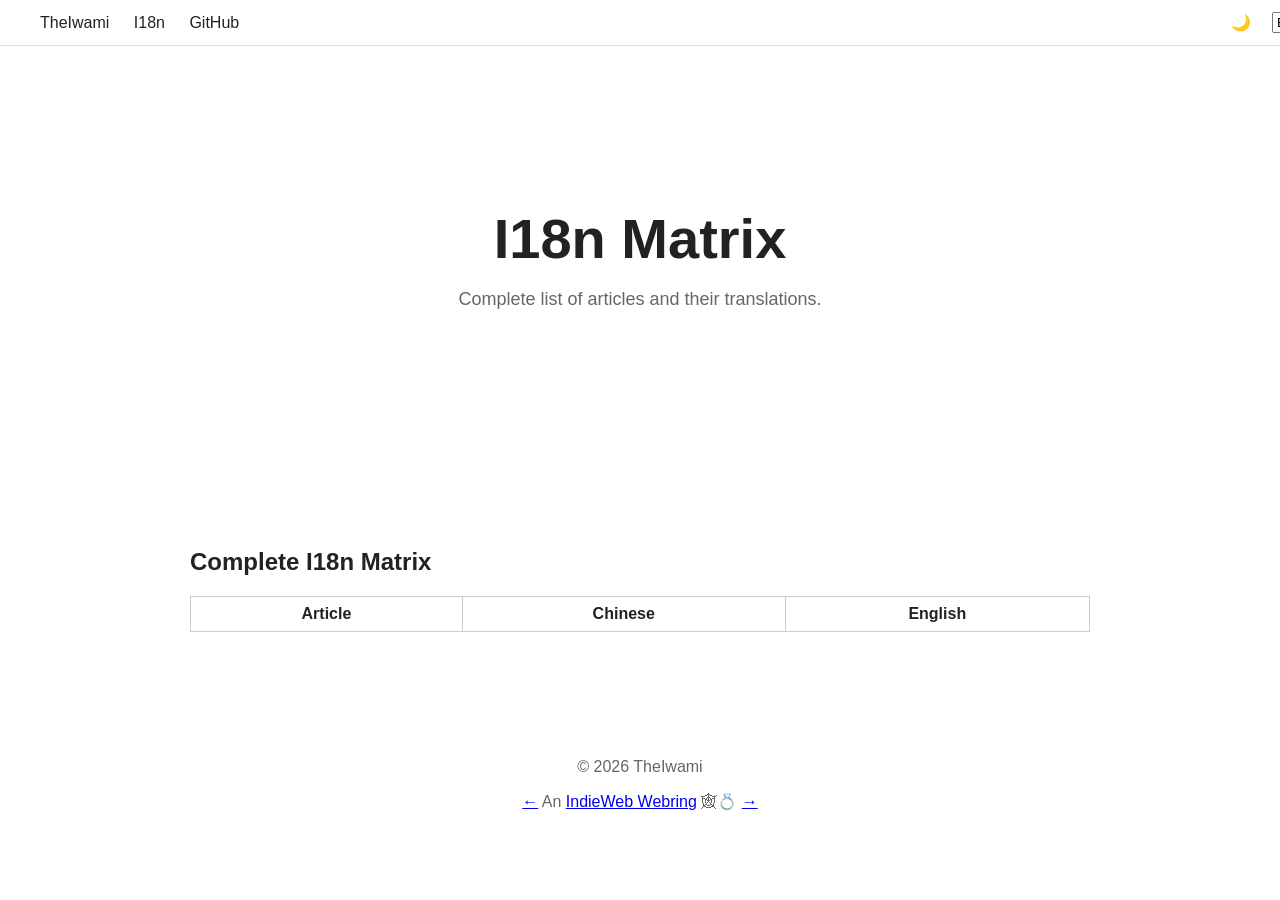
==== i18n.html @ 593e6483 "update style and CORS fetch" ====
<!DOCTYPE html>
<html lang="en">

<head>
    <meta http-equiv="content-type" content="text/html; charset=utf-8">
    <meta name="mobile-web-app-capable" content="yes" />
    <meta name="viewport" content="width=device-width, initial-scale=1.0">
    <link rel="authorization_endpoint" href="https://indieauth.com/auth">
    <link rel="token_endpoint" href="https://tokens.indieauth.com/token">
    <title>I18n Matrix - DailyMinz</title>

    <link rel="stylesheet" href="css/style.css">
</head>

<body>

    <!-- NAVBAR -->
    <header class="navbar">

        <div class="nav-left">
            <a href="https://theiwami.net">TheIwami</a>
            <a href="/i18n.html">I18n</a>
            <a href="https://github.com/StonePick">GitHub</a>
        </div>

        <div class="nav-right">

            <button id="themeToggle" class="theme-switch">🌙</button>

            <select id="langSelect">
                <option value="en">EN</option>
                <option value="zh">中文</option>
            </select>

        </div>

    </header>


    <!-- HERO -->
    <section class="hero">

        <h1 id="heroTitle">I18n Matrix</h1>
        <p id="heroSubtitle">Complete list of articles and their translations.</p>

    </section>


    <main>

        <!-- I18N MATRIX -->
        <section id="i18n">

            <h2>Complete I18n Matrix</h2>

            <table id="i18nTable">
                <thead>
                    <tr>
                        <th>Article</th>
                        <th>Chinese</th>
                        <th>English</th>
                    </tr>
                </thead>

                <tbody></tbody>

            </table>

        </section>

    </main>


    <footer>

        <p>© 2026 TheIwami</p>
        <p>
            <a href="https://xn--sr8hvo.ws/previous">←</a>
            An <a href="https://xn--sr8hvo.ws">IndieWeb Webring</a> 🕸💍
            <a href="https://xn--sr8hvo.ws/next">→</a>
        </p>

    </footer>

    <script src="js/main.js"></script>
    <script>
        // Override loadMatrix to show full table
        async function loadMatrix() {
            const zh = await fetchFeed(FEEDS.zh);
            const en = await fetchFeed(FEEDS.en);

            const zhSet = new Set(zh.map(p => slug(p.link)));
            const enSet = new Set(en.map(p => slug(p.link)));

            const all = new Set([...zhSet, ...enSet]);

            const tbody = document.querySelector("#i18nTable tbody");
            tbody.innerHTML = "";

            all.forEach(name => {
                const tr = document.createElement("tr");
                tr.innerHTML = `
<td>${name}</td>
<td>${zhSet.has(name) ? "√" : "×"}</td>
<td>${enSet.has(name) ? "√" : "×"}</td>
`;
                tbody.appendChild(tr);
            });
        }

        // Load the matrix
        loadMatrix();
    </script>

</body>

</html>
---- css/style.css ----
:root {

    --bg: #ffffff;
    --text: #222;
    --subtext: #666;
    --accent: #0077cc;

}

body.dark {

    --bg: #121212;
    --text: #eee;
    --subtext: #999;

}

body {

    margin: 0;
    font-family: sans-serif;
    background: var(--bg);
    color: var(--text);

}


/* NAVBAR */

.navbar {

    position: fixed;
    top: 0;
    width: 100%;

    display: flex;
    justify-content: space-between;
    align-items: center;

    padding: 12px 20px 12px 40px;

    background: var(--bg);
    border-bottom: 1px solid #ddd;

}

.nav-left a {

    margin-right: 20px;
    text-decoration: none;
    color: var(--text);

}

.nav-right {

    display: flex;
    gap: 15px;

}

.theme-switch {

    background: none;
    border: none;
    cursor: pointer;
    font-size: 16px;
    color: var(--text);

}


/* HERO */

.hero {

    text-align: center;
    padding: 160px 20px 120px;

}

.hero h1 {

    font-size: 56px;
    margin-bottom: 10px;

}

.hero p {

    color: var(--subtext);
    font-size: 18px;

}


/* SECTIONS */

main section {

    padding: 80px 20px;
    max-width: 900px;
    margin: auto;

}

h2 {

    margin-bottom: 20px;

}


/* POSTS */

#postList li {

    margin-bottom: 10px;

}

#readMore {

    float: right;
    margin-top: 20px;

}


/* TABLE */

table {

    width: 100%;
    border-collapse: collapse;

}

th,
td {

    border: 1px solid #ccc;
    padding: 8px;
    text-align: center;

}


/* PROJECTS */

.project-list {

    display: grid;
    grid-template-columns: repeat(auto-fit, minmax(250px, 1fr));
    gap: 20px;

}

.project {

    border: 1px solid #ccc;
    padding: 20px;
    border-radius: 6px;

}


/* FOOTER */

footer {

    text-align: center;
    padding: 30px;
    color: var(--subtext);

}
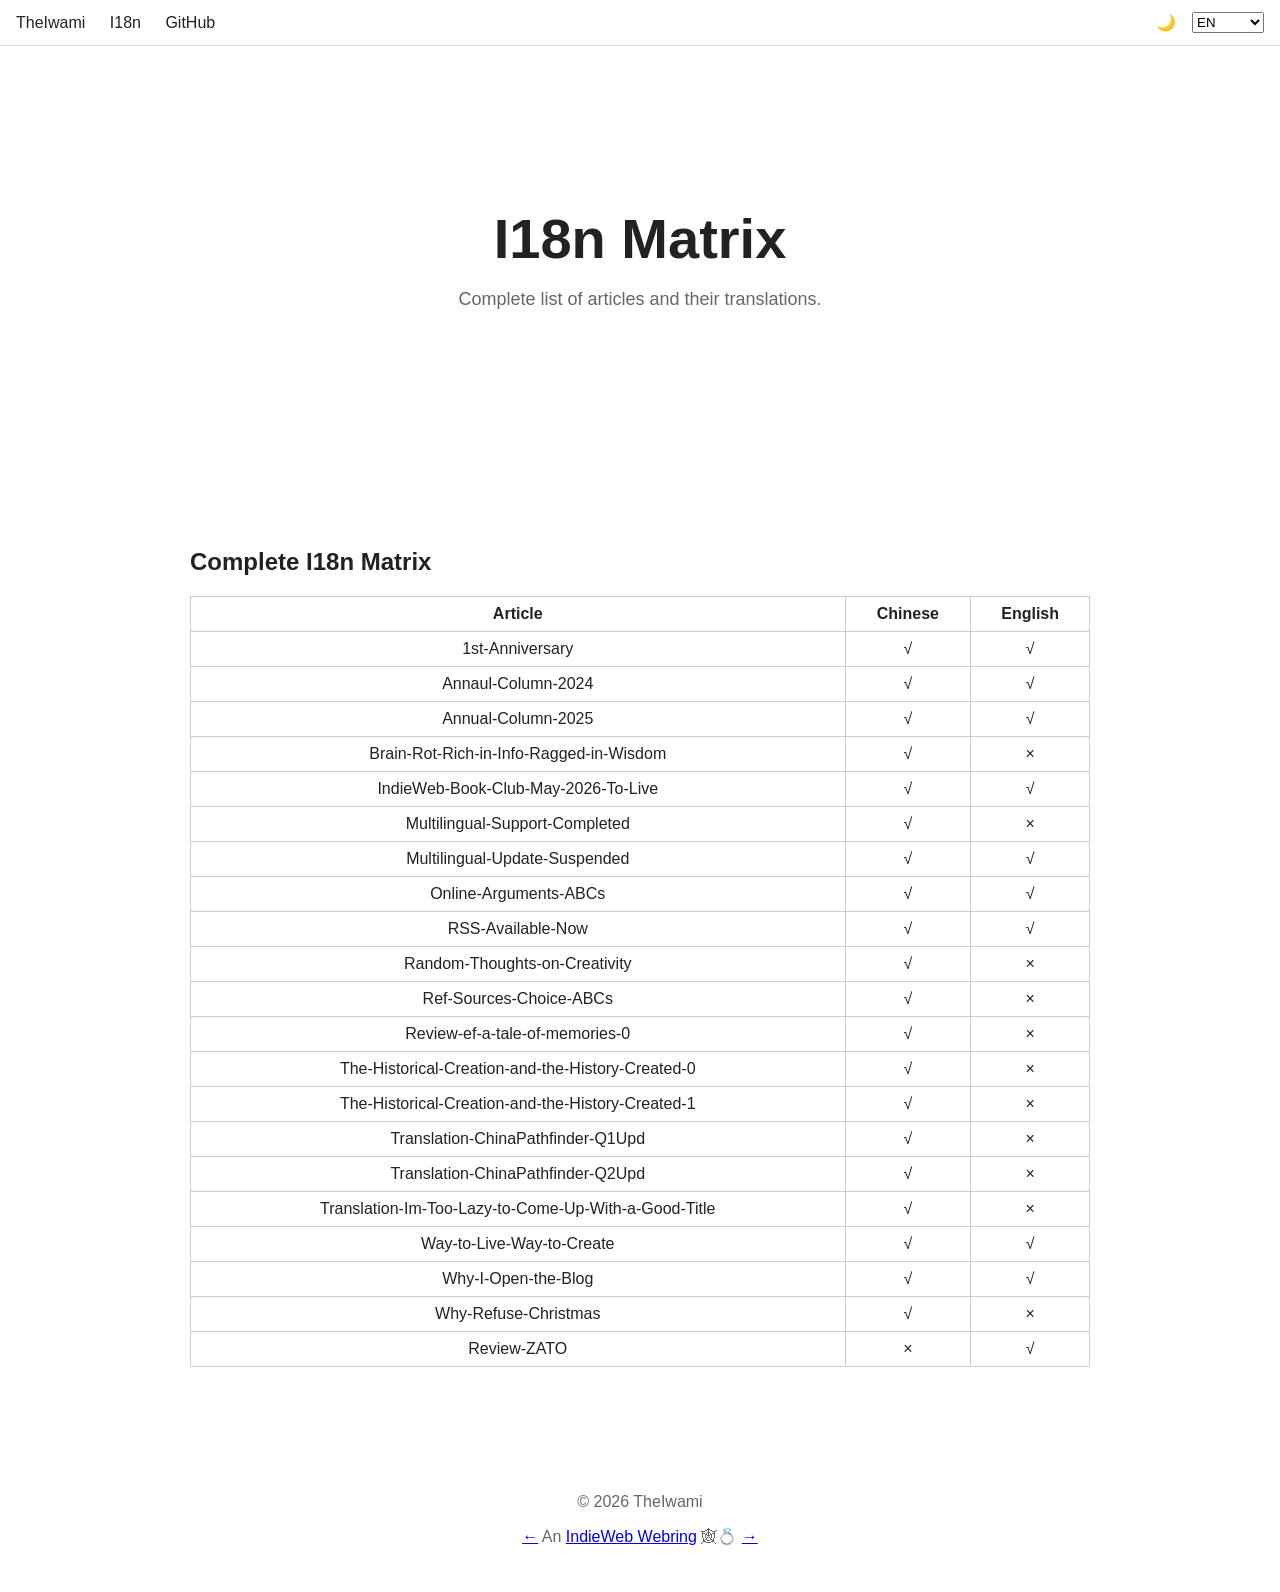
==== commit 5bd0b502: "fix i18n matrix and replace 'latest' with 'features'" ====
--- a/i18n.html
+++ b/i18n.html
@@ -86,13 +86,11 @@
     <script>
         // Override loadMatrix to show full table
         async function loadMatrix() {
-            const zh = await fetchFeed(FEEDS.zh);
-            const en = await fetchFeed(FEEDS.en);
+            const { zh_names = [], en_names = [] } = await fetchNames();
 
-            const zhSet = new Set(zh.map(p => slug(p.link)));
-            const enSet = new Set(en.map(p => slug(p.link)));
-
-            const all = new Set([...zhSet, ...enSet]);
+            const zhSet = new Set(zh_names);
+            const enSet = new Set(en_names);
+            const all = Array.from(new Set([...zh_names, ...en_names]));
 
             const tbody = document.querySelector("#i18nTable tbody");
             tbody.innerHTML = "";
--- a/css/style.css
+++ b/css/style.css
@@ -36,8 +36,10 @@
     display: flex;
     justify-content: space-between;
     align-items: center;
+    flex-wrap: wrap;
 
-    padding: 12px 20px 12px 40px;
+    padding: 12px 16px;
+    box-sizing: border-box;
 
     background: var(--bg);
     border-bottom: 1px solid #ddd;
@@ -55,8 +57,17 @@
 .nav-right {
 
     display: flex;
-    gap: 15px;
+    gap: 10px;
+    flex-wrap: wrap;
+    justify-content: flex-end;
+    min-width: 0;
 
+}
+
+.nav-right select {
+    min-width: 72px;
+    max-width: 110px;
+    width: auto;
 }
 
 .theme-switch {
